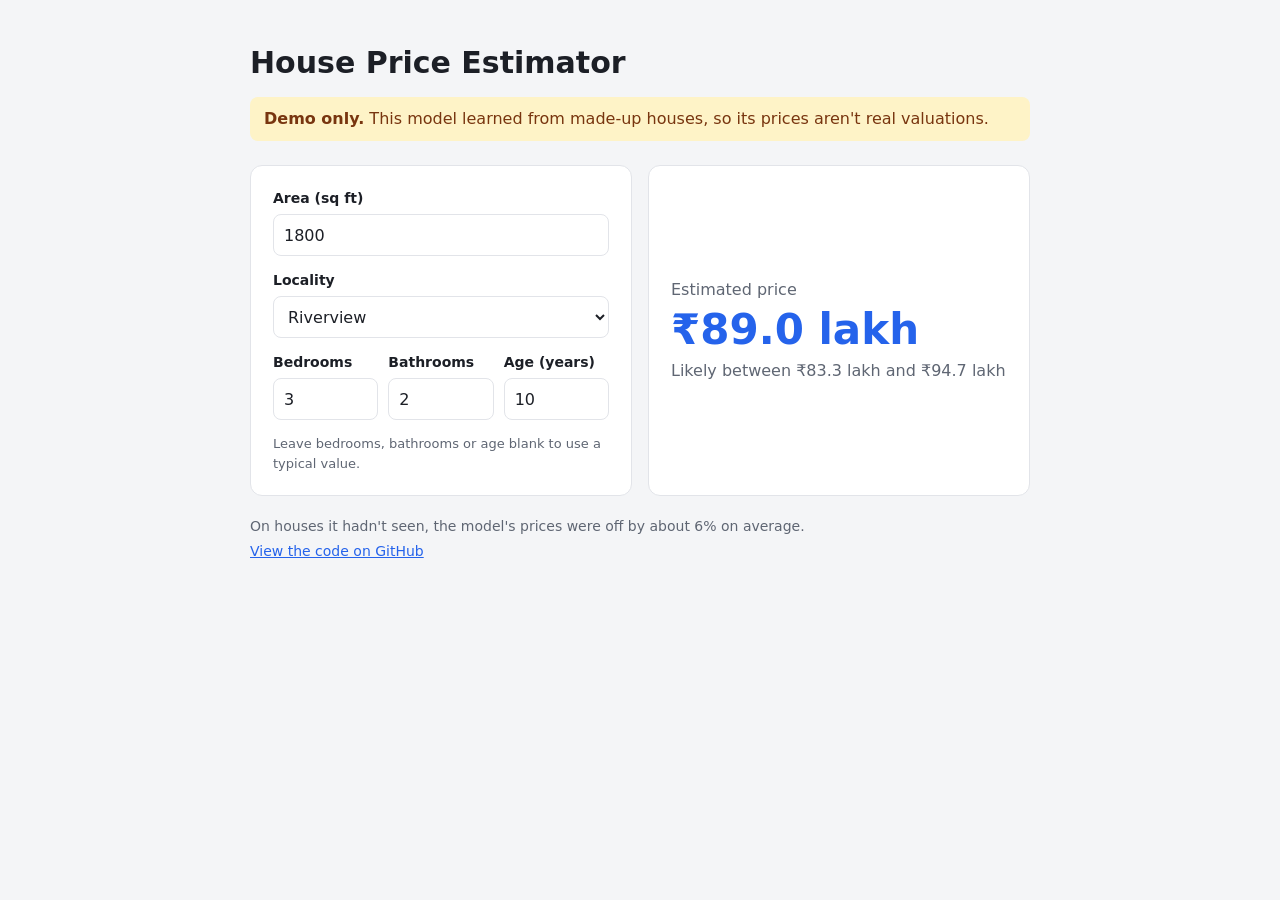
==== docs/index.html @ 009bb80b "Rebuild notebooks and add reports, web demo and CI" ====
<!DOCTYPE html>
<html lang="en">
<head>
    <meta charset="UTF-8">
    <meta name="viewport" content="width=device-width, initial-scale=1.0">
    <meta name="description" content="A house price estimator demo, built with scikit-learn and trained on made-up data.">
    <title>House Price Estimator</title>
    <link rel="stylesheet" href="style.css">
</head>
<body>
    <main class="page">
        <header>
            <h1>House Price Estimator</h1>
            <p class="notice"><strong>Demo only.</strong> This model learned from made-up houses, so its prices aren't real valuations.</p>
        </header>

        <div class="layout">
            <form id="form" class="panel" novalidate>
                <div class="field">
                    <label for="area">Area (sq ft)</label>
                    <input id="area" type="number" min="1" step="10" value="1800" inputmode="numeric">
                </div>
                <div class="field">
                    <label for="locality">Locality</label>
                    <select id="locality"></select>
                </div>
                <div class="field-row">
                    <div class="field">
                        <label for="bedroom">Bedrooms</label>
                        <input id="bedroom" type="number" min="0" step="1" value="3" inputmode="numeric">
                    </div>
                    <div class="field">
                        <label for="bathroom">Bathrooms</label>
                        <input id="bathroom" type="number" min="0" step="1" value="2" inputmode="numeric">
                    </div>
                    <div class="field">
                        <label for="age">Age (years)</label>
                        <input id="age" type="number" min="0" step="1" value="10" inputmode="numeric">
                    </div>
                </div>
                <p class="hint">Leave bedrooms, bathrooms or age blank to use a typical value.</p>
            </form>

            <section class="panel result" aria-live="polite">
                <p class="result-label">Estimated price</p>
                <p id="price" class="price"></p>
                <p id="range" class="range"></p>
                <p id="warning" class="warning" hidden></p>
            </section>
        </div>

        <footer>
            <p id="accuracy"></p>
            <p><a href="https://github.com/Kishore-1011/House_Price_Prediction">View the code on GitHub</a></p>
        </footer>
    </main>

    <script src="model.js"></script>
    <script src="app.js"></script>
</body>
</html>
---- docs/style.css ----
:root {
    --background: #f4f5f7;
    --panel: #ffffff;
    --border: #e2e4e9;
    --text: #1c1f26;
    --muted: #5f6673;
    --accent: #2563eb;
    --notice-bg: #fef3c7;
    --notice-text: #78350f;
    color-scheme: light dark;
}

@media (prefers-color-scheme: dark) {
    :root {
        --background: #101216;
        --panel: #1b1e24;
        --border: #30343c;
        --text: #eef0f4;
        --muted: #a3a9b5;
        --accent: #7aa2ff;
        --notice-bg: #3f2f0b;
        --notice-text: #fde68a;
    }
}

* {
    box-sizing: border-box;
}

body {
    margin: 0;
    background: var(--background);
    color: var(--text);
    font-family: system-ui, -apple-system, "Segoe UI", Roboto, Arial, sans-serif;
    line-height: 1.5;
}

.page {
    max-width: 820px;
    margin: 0 auto;
    padding: 40px 20px;
}

h1 {
    margin: 0 0 12px;
    font-size: 30px;
}

.notice {
    margin: 0 0 24px;
    padding: 10px 14px;
    border-radius: 8px;
    background: var(--notice-bg);
    color: var(--notice-text);
}

.layout {
    display: grid;
    grid-template-columns: 1fr 1fr;
    gap: 16px;
}

.panel {
    padding: 22px;
    border: 1px solid var(--border);
    border-radius: 12px;
    background: var(--panel);
}

.field {
    margin-bottom: 14px;
}

.field-row {
    display: grid;
    grid-template-columns: repeat(3, minmax(0, 1fr));
    gap: 10px;
}

label {
    display: block;
    margin-bottom: 5px;
    font-size: 14px;
    font-weight: 600;
}

input,
select {
    width: 100%;
    height: 42px;
    padding: 0 10px;
    border: 1px solid var(--border);
    border-radius: 8px;
    background: var(--panel);
    color: var(--text);
    font: inherit;
}

input:focus-visible,
select:focus-visible,
a:focus-visible {
    outline: 2px solid var(--accent);
    outline-offset: 1px;
}

.hint {
    margin: 0;
    color: var(--muted);
    font-size: 13px;
}

.result {
    display: flex;
    flex-direction: column;
    justify-content: center;
}

.result-label {
    margin: 0;
    color: var(--muted);
}

.price {
    margin: 4px 0;
    color: var(--accent);
    font-size: 42px;
    font-weight: 700;
    line-height: 1.15;
}

.range {
    margin: 0;
    color: var(--muted);
}

.warning {
    margin: 14px 0 0;
    color: var(--notice-text);
    font-size: 14px;
}

footer {
    margin-top: 20px;
    color: var(--muted);
    font-size: 14px;
}

footer p {
    margin: 4px 0;
}

a {
    color: var(--accent);
}

@media (max-width: 640px) {
    .page {
        padding: 24px 16px;
    }

    .layout {
        grid-template-columns: minmax(0, 1fr);
    }

    .price {
        font-size: 36px;
    }
}
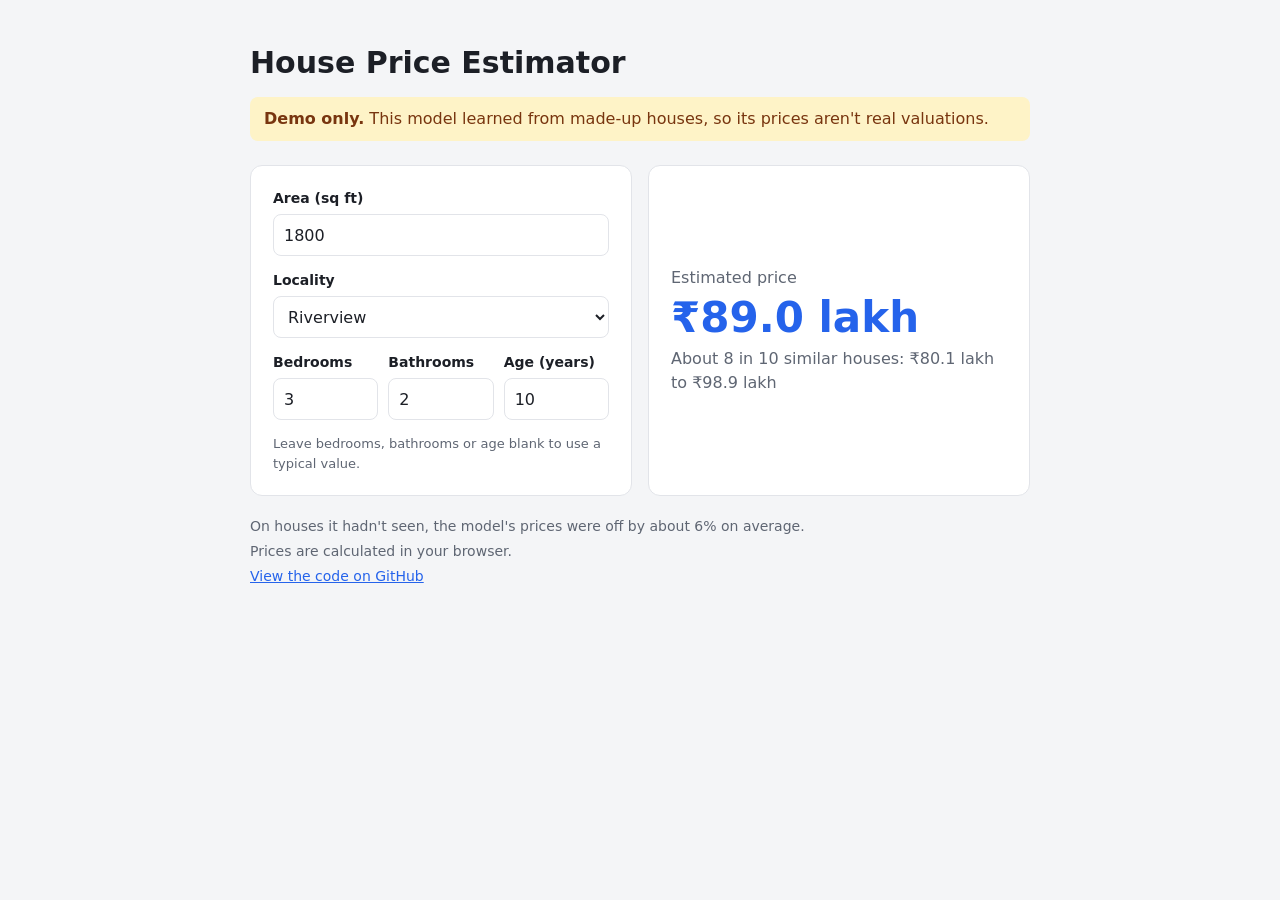
==== commit 1ee95fd3: "Connect the demo to the API and update results" ====
--- a/docs/index.html
+++ b/docs/index.html
@@ -51,10 +51,12 @@
 
         <footer>
             <p id="accuracy"></p>
+            <p id="source"></p>
             <p><a href="https://github.com/Kishore-1011/House_Price_Prediction">View the code on GitHub</a></p>
         </footer>
     </main>
 
+    <script src="config.js"></script>
     <script src="model.js"></script>
     <script src="app.js"></script>
 </body>
